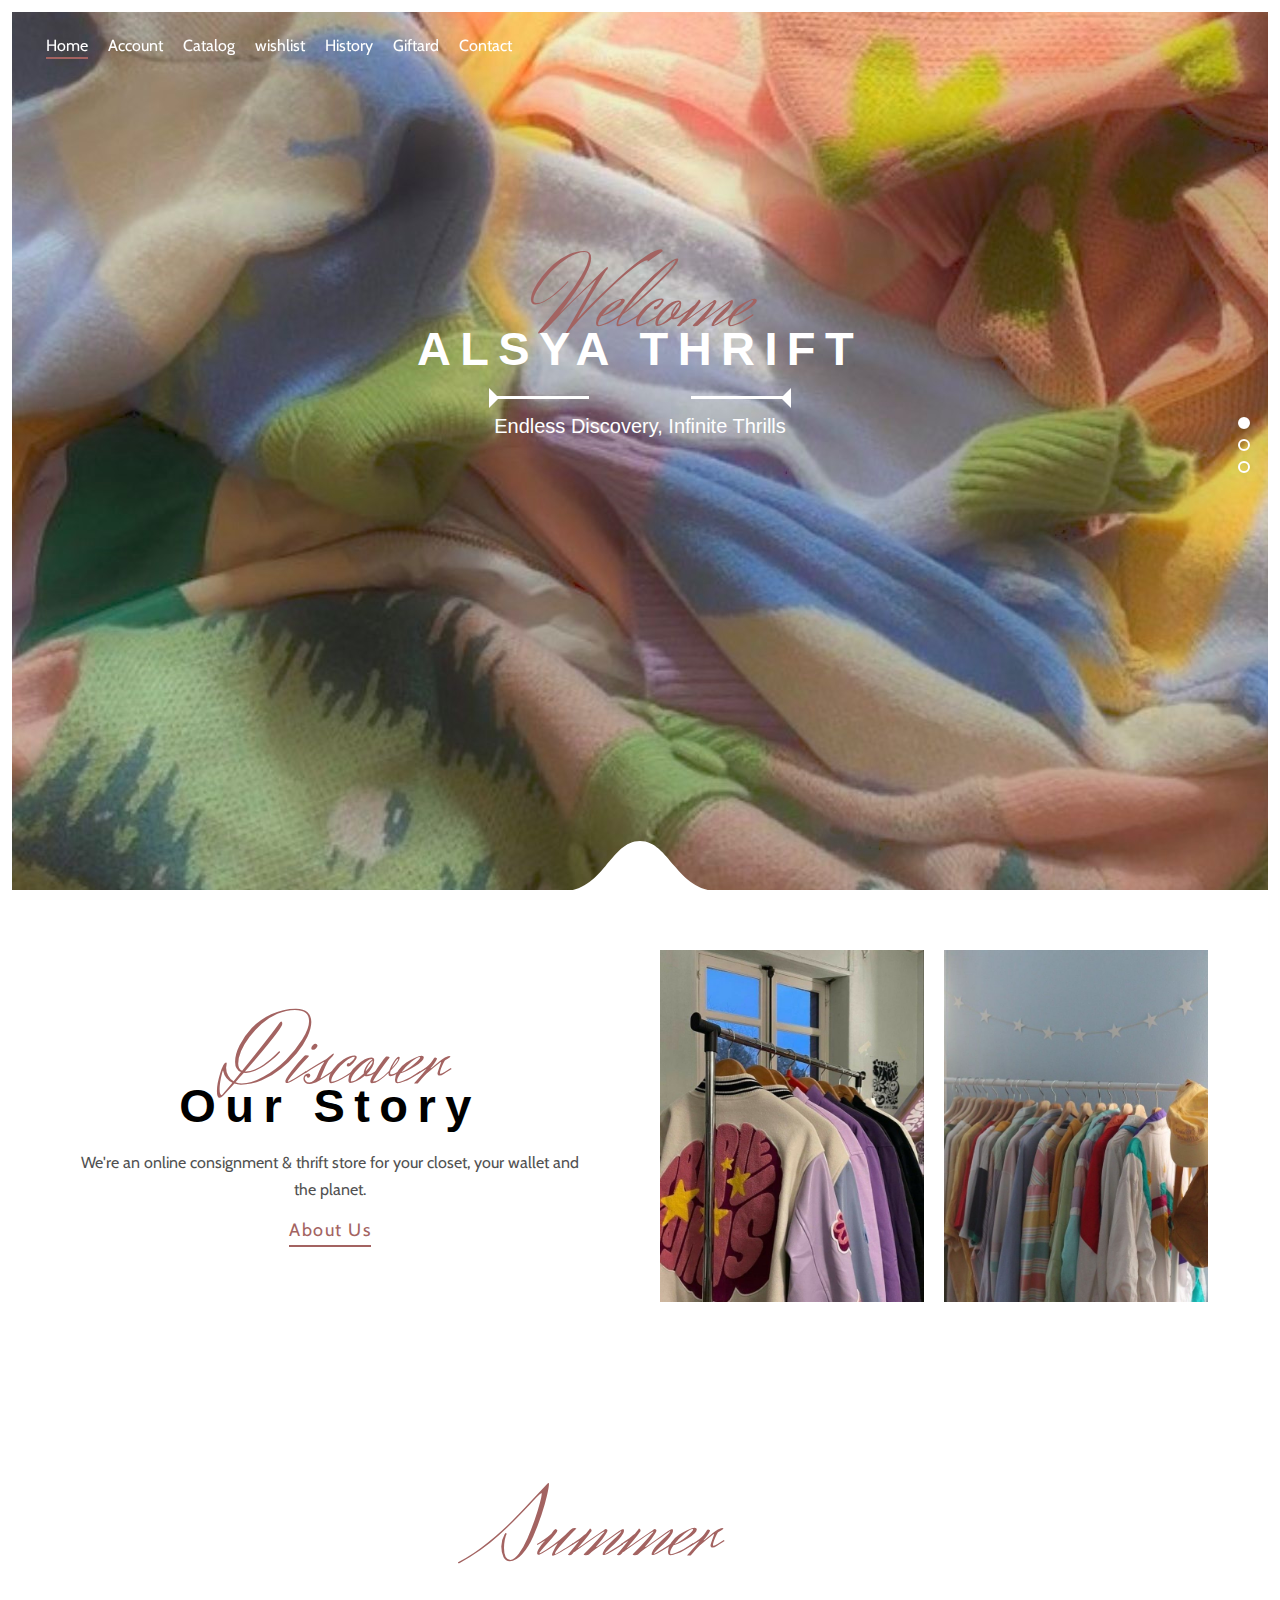
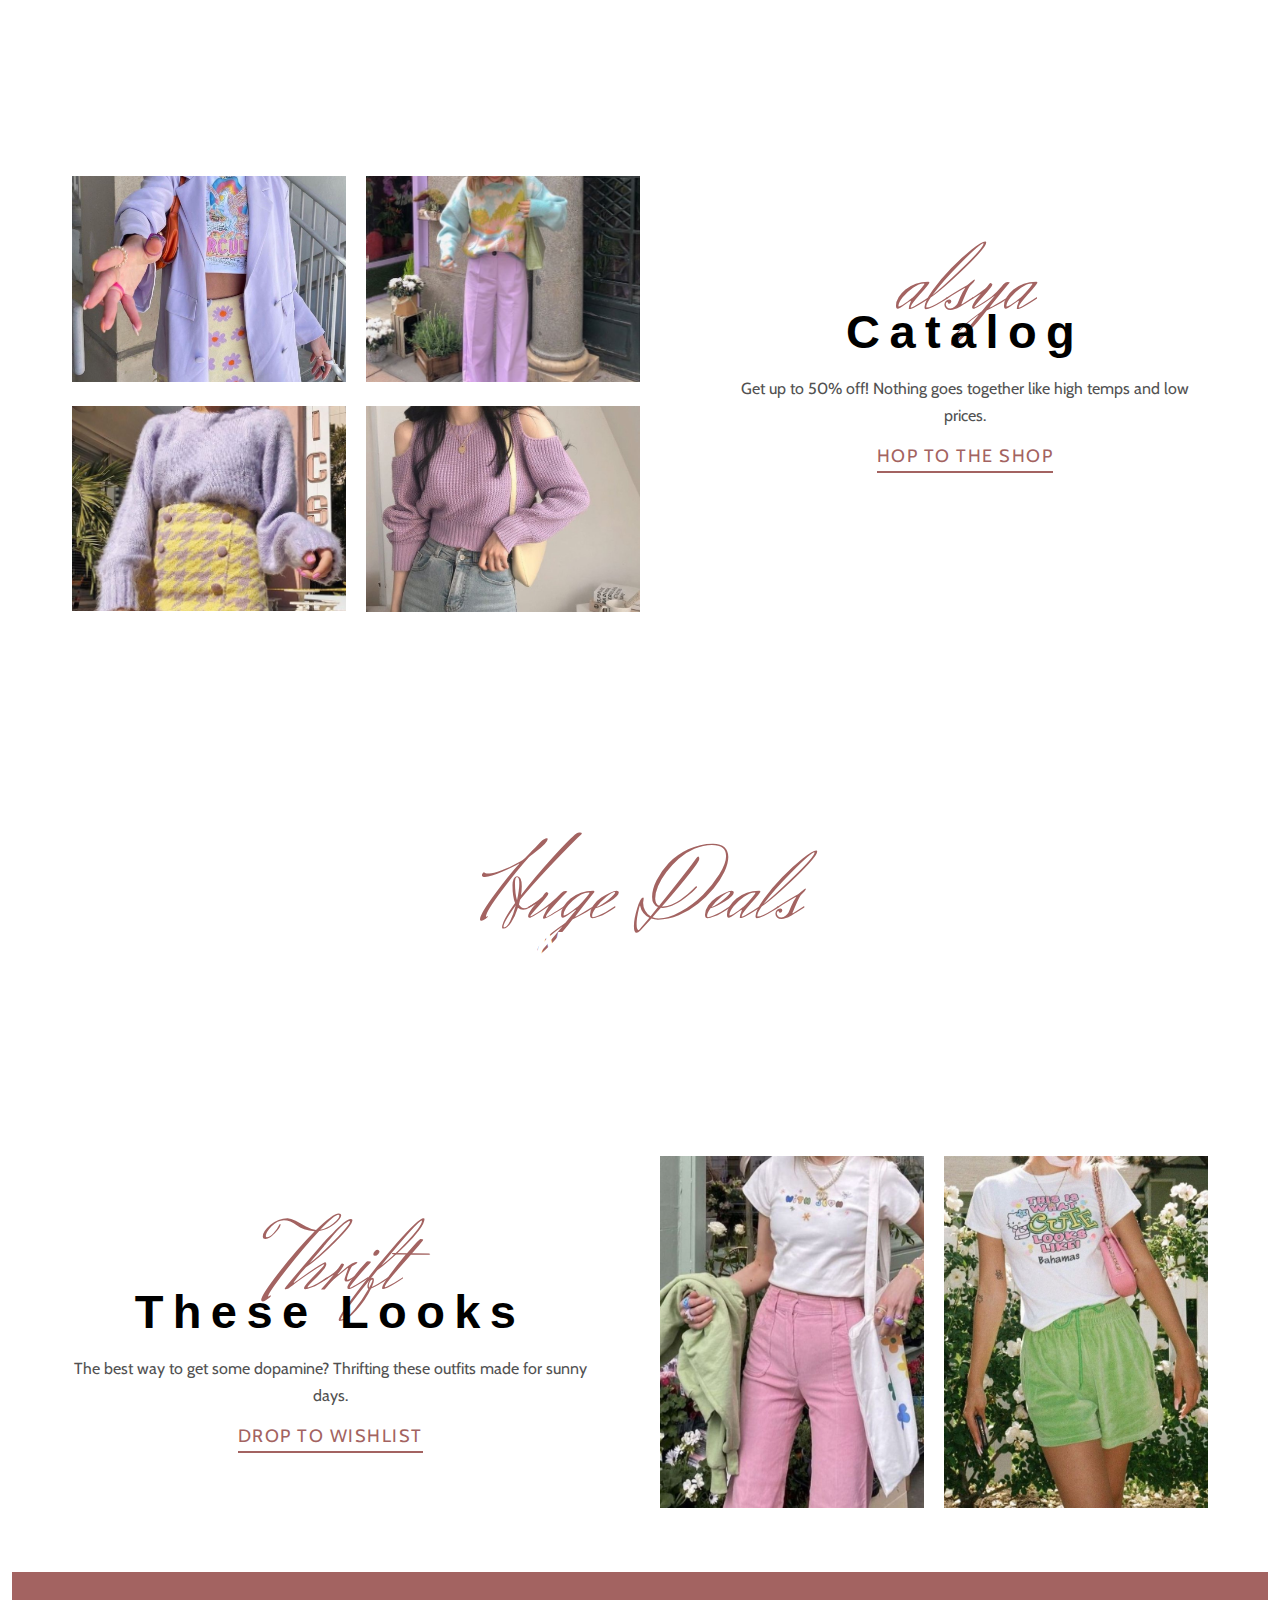
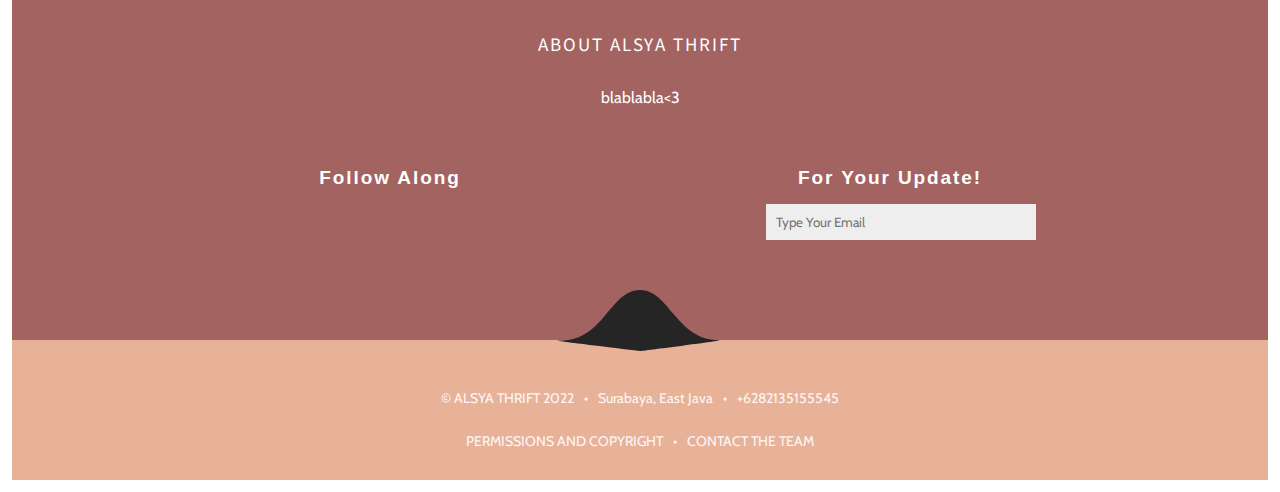
==== index.html @ fe7ddca5 "Add files via upload" ====
<!DOCTYPE html>
<html lang="en">

<head>
    <meta charset="utf-8">
    <meta http-equiv="x-ua-compatible" content="ie=edge">
    <title>ALSYA THRIFT</title>
    <meta name="description" content="-">
    <meta name="viewport" content="width = device-width, initial-scale = 1, shrink-to-fit = no">

    <!-- Place favicon.ico in the root directory -->
    <link rel="shortcut icon" href="logo.png">

    <!--Fonts-->
    <link href="https://fonts.googleapis.com/css?family=Cabin|Herr+Von+Muellerhoff|Source+Sans+Pro" rel="stylesheet">
    <!--Fonts-->

    <!--FontAwesome-->
    <link rel="stylesheet" href="https://use.fontawesome.com/releases/v5.1.0/css/all.css" integrity="sha384-lKuwvrZot6UHsBSfcMvOkWwlCMgc0TaWr+30HWe3a4ltaBwTZhyTEggF5tJv8tbt" crossorigin="anonymous">
    <!--FontAwesome-->

    <link rel="stylesheet" href="main.css">
    <link rel="stylesheet" href="main.min.css">
</head>

<body class="stop-scroll">

  <!--[if lte IE 9]>
  <p class="browserupgrade">You are using an <strong>outdated</strong> browser. Please <a href="https://browsehappy.com/">upgrade your browser</a> to improve your experience and security.</p>
  <![endif]-->

  <!--Start loader-->
  <div class="loader-wrap">
      <div class="loader">
          <span class="loader-item"></span><span class="loader-item"></span><span class="loader-item"></span><span class="loader-item"></span><span class="loader-item"></span><span class="loader-item"></span><span class="loader-item"></span><span class="loader-item"></span><span class="loader-item"></span><span class="loader-item"></span>
      </div>
  </div>
  <!--End loader-->

  <!--Start Dots-->
  <div class="dots">
      <div class="active one" data-x="header"></div>
      <div class="two" data-x=".discount"></div>
      <div class="three" data-x=".fixed-image"></div>
  </div>
  <!--End Dots-->

 <!--Start Header-->
  <header>
      <nav>
          <div class="toggle">
              <span class="first"></span>
              <span class="middle"></span>
              <span class="last"></span>
          </div>
          <div class="navigation-bar">
              <ul>
                  <li class="active"><a href="index.html">Home<span class="underline"></span></a></li>
                  <li><a href="login/login.html">Account<span class="underline"></span></a></li>
                  <li><a href="catalog/catalog.html">Catalog<span class="underline"></span></a></li>
                  <li><a href="wishlist/wishlist.html">wishlist<span class="underline"></span></a></li>
                  <li><a href="#">History<span class="underline"></span></a></li>
                  <li><a href="#">Giftard<span class="underline"></span></a></li>
                  <li><a href="#">Contact<span class="underline"></span></a></li>
              </ul>
          </div>
      </nav>
      <div class="text">
          <h2>Welcome</h2>
          <h1> ALSYA THRIFT </h1>
          <div class="arrow">
              <span class="left"></span>
              <i class="fas fa-asterisk"></i>
              <span class="right"></span>
          </div>
          <span>Endless Discovery, Infinite Thrills</span>
      </div>
      <svg class="svg-down" width="192" height="61" version="1.1" xmlns="http://www.w3.org/2000/svg" x="0px" y="0px" viewBox="0 0 160.7 61.5" enable-background="new 0 0 160.7 61.5" xml:space="preserve"><path fill="currentColor" d="M80.3,61.5c0,0,22.1-2.7,43.1-5.4s41-5.4,36.6-5.4c-21.7,0-34.1-12.7-44.9-25.4S95.3,0,80.3,0c-15,0-24.1,12.7-34.9,25.4S22.3,50.8,0.6,50.8c-4.3,0-6.5,0,3.5,1.3S36.2,56.1,80.3,61.5z"></path></svg>
      <div class="arrow-down">
      </div>
  </header>
  <!--End Header-->

  <!--start About Us-->
  <div class="about-us">
      <div class="text">
          <h2>Discover</h2>
          <h3>Our Story</h3>
          <div><i class="fas fa-asterisk"></i></div>
          <p>We're an online consignment & thrift store for your closet, your wallet and the planet. </p>
          <div><a class="a-CTA" href="#">About Us</a></div>
      </div>
      <div class="image-container">
          <div class="image image1">
              <img src="about us1.jpg" alt="Food Photo">
          </div>
          <div class="image image2">
              <img src="about us2.jpg" alt="Food Photo">
          </div>
      </div>
  </div>
  <!--End About Us-->

  <!--start Discount-->
  <div class="discount">
      <div class="image"></div>
      <div class="text">
          <h2>Summer</h2>
          <h3>Collection</h3>
      </div>
  </div>
  <!--End Dicount-->

  <!--start Catalog-->
  <div class="menu">
      <div class="box-model">
          <i class="fas fa-times fa-2x close"></i>
          <div class="arrow">
              <div class="arrow arrow-right"></div>
              <div class="arrow arrow-left"></div>
          </div>
          <div class="box-image-container">
              <div class="box-image">
                  <img src=""  alt="Food Photo">
              </div>
          </div>
      </div>
      <div class="menu-image-container">
          <div class="image active">
              <img src="catalog1.jpg" alt="Food Photo">
          </div>
          <div class="image">
              <img src="catalog2.jpg" alt="Food Photo">
          </div>
          <div class="image">
              <img src="catalog4.jpg" alt="Food Photo">
          </div>
          <div class="image">
              <img src="catalog3.jpg" alt="Food Photo">
          </div>
      </div>
      <div class="text">
          <h2>alsya</h2>
          <h3>Catalog</h3>
          <div><i class="fas fa-asterisk"></i></div>
          <p>Get up to 50% off! Nothing goes together like high temps and low prices.</p>
          <div><a class="a-CTA" href="catalog/catalog.html">HOP TO THE SHOP</a></div>
      </div>
  </div>
  <!--End Catalog-->

  <!--Start fixed-image-->
  <div class="fixed-image">
      <div class="text">
          <h2>Huge Deals</h2>
          <h3>in new collection</h3>
      </div>
  </div>
  <!--End fixed-image-->

  <!--start About Us-->
  <div class="reservation">
      <div class="text">
          <h2>Thrift</h2>
          <h3>These Looks</h3>
          <div><i class="fas fa-asterisk"></i></div>
          <p>The best way to get some dopamine? Thrifting these outfits made for sunny days.</p>
          <div><a class="a-CTA" href="wishlist/wishlist.html">DROP TO WISHLIST</a></div>
      </div>
      <div class="image-container">
          <div class="image image1">
              <img src="wishlist1.jpg" alt="Food Photo">
          </div>
          <div class="image image2">
              <img src="wishlist2.jpg" alt="Food Photo">
          </div>
      </div>
  </div>
  <!--End About Us-->

  <!--Start Footer-->
  <footer>
      <div class="text">
          <h2>ABOUT ALSYA THRIFT</h2>
          <div><i class="fas fa-asterisk"></i></div>
          <p>blablabla<3</p>
      </div>
      <div class="contact-container">
        <div class="social-media">
            <h3>Follow Along</h3>
            <div class="links">
                <a href="#"><i class="fab fa-twitter"></i></a>
                <a href="#"><i class="fab fa-facebook-square"></i></a>
                <a href="#"><i class="fab fa-pinterest"></i></a>
                <a href="#"><i class="fab fa-linkedin-in"></i></a>
            </div>
        </div>
          <div class="newsletter">
            <h3>For Your Update!</h3>
              <form method="post">
                  <input type="email" name="email" placeholder="Type Your Email">
                  <i class="fas fa-envelope"></i>
              </form>
          </div>
      </div>
  </footer>
<!--End Footer-->

<!--Start Copy-Right-->
  <div class="copyright">
      <svg class="svg-up" width="192" height="61" version="1.1" xmlns="http://www.w3.org/2000/svg" x="0px" y="0px" viewBox="0 0 160.7 61.5" enable-background="new 0 0 160.7 61.5" xml:space="preserve"><path fill="#262526" d="M80.3,61.5c0,0,22.1-2.7,43.1-5.4s41-5.4,36.6-5.4c-21.7,0-34.1-12.7-44.9-25.4S95.3,0,80.3,0c-15,0-24.1,12.7-34.9,25.4S22.3,50.8,0.6,50.8c-4.3,0-6.5,0,3.5,1.3S36.2,56.1,80.3,61.5z"></path></svg>
      <i class="fas fa-angle-double-up arrow-up"></i>
      <ul class="info">
          <li>&copy; ALSYA THRIFT 2022</li>
          <li>Surabaya, East Java</li>
          <li>+6282135155545</li>
      </ul>
      <ul class="CTA">
          <li><a href="#">PERMISSIONS AND COPYRIGHT</a></li>
          <li><a href="#">CONTACT THE TEAM</a></li>
      </ul>
  </div>
  <!--End Copy-Right-->

  <!-- Add your site or application content here -->
  <script src="main.js"></script>
  <script src="main.min.js"></script>
</body>

</html>
---- main.css ----
/*Start Global*/
* {
    box-sizing: border-box;
}
body {
    margin: 0;
    padding: 12px;
}
body.hide-scroll::-webkit-scrollbar {
    display: none;
}
a {
    text-decoration: none;
}
ul {
    margin: 0;
    padding: 0;
    list-style: none;
}
img {
    max-width: 100%;
}
h2 {
    font-family: 'Herr Von Muellerhoff', cursive;
    font-size: 100px;
    font-weight: normal;
    margin: 0 0 -55px;
}
h1, h3 {
    font-family: "Source Code Pro", sans-serif;
    font-size: 47px;
    font-weight: bold;
    letter-spacing: 9.4px;
    margin: 0 0 15px;
}
p {
    color: #515151;
    line-height: 27px;
}
.a-CTA {
    border-bottom: 2px solid #a36361;
    padding-bottom: 4px;
    letter-spacing: 1.5px;
    font-size: 18px;
}
/*End Global*/

/*Start Mutual*/
p, .a-CTA, input, header .navigation-bar a, .copyright li, .contact .form form label, .contact .form form button {
    font-family: Cabin, sans-serif;
}
.fa-asterisk, .a-CTA, h2, header .navigation-bar a:hover, header nav.active .navigation-bar a:hover, footer .social-media .links a:hover, .copyright .info li a, .copyright .CTA li a:hover {
    color: #a36361;
}
header nav .navigation-bar .underline, header .text .button button:hover, .contact .form form button:hover, .contact .text i:hover {
    background-color: #a36361;
}
header .navigation-bar ul li, header .text, .about-us .text, .reservation .text, .menu .box-model, .menu .text, .fixed-image .text, footer, .copyright, .contact .text i {
    text-align: center;
}
header nav, header .navigation-bar ul, .about-us, .reservation, .about-us .image-container, .reservation .image-container, .menu, .menu .menu-image-container, footer .contact-container, .copyright ul, .contact {
    display: flex;
}
header nav .toggle, header nav .toggle span, header .navigation-bar, header .navigation-bar ul, .menu .box-model .close, footer .social-media .links a, .copyright .CTA li a {
    transition: .3s;
}
header, header nav .toggle span, header .navigation-bar a, header .text, header .text .arrow .left, header .text .arrow .right, .discount, .menu .box-image-container, .fixed-image .text, .copyright, .copyright .arrow-up {
    position: relative;
}
header nav .toggle, header .navigation-bar .underline, header .text .arrow .left:after, header .text .arrow .right:after, header .svg-down, header .arrow-down, .discount .text, .menu .box-model .close, .menu .box-model .arrow .arrow-right,.menu .box-model .arrow .arrow-left, .menu .box-image-container .box-image, .copyright .svg-up {
    position: absolute;
}
.discount .text, .fixed-image .text, .menu .box-image-container, .menu .box-image-container .box-image {
    top: 50%;
    left: 50%;
    transform: translate(-50%,-50%);
}
header nav, header .navigation-bar a:hover .underline, header .navigation-bar li.active .underline, .menu .box-model, .menu .box-image-container, .menu .box-image-container .box-image {
    width: 100%;
}
button, .dots > div, header nav .toggle, header .arrow-down, .menu .box-model .close, .menu .box-model .arrow .arrow-right,.menu .box-model .arrow .arrow-left, .menu .menu-image-container .image img, footer .newsletter i, .copyright .arrow-up {
    cursor: pointer;
}
.dots .active, header nav.active, header nav.active .toggle.active span, header nav .toggle span, header .navigation-bar .underline, header .text .arrow .left, header .text .arrow .right, header .text .button button, .contact form button {
    background-color: #fff;
}
h1, h3, header .navigation-bar a, header .text span, .menu .box-model .close:hover, footer .text h2, footer .text p, footer .social-media .links a, .contact .text i, .contact .form form button {
    color: #fff;
}
header nav, header .navigation-bar.show, header .navigation-bar a:hover .underline, header .navigation-bar li.active .underline, header .text .arrow .left:after, .menu .box-model, .copyright .arrow-up {
    left: 0;
}
header .text .arrow .left:after, header .text .arrow .right:after, header .text span, footer .social-media .links a, footer .newsletter i, .copyright .arrow-up, .contact .text i, .contact .form form label {
    display: inline-block;
}
/*End Mutual*/

/*Start Dots*/
.dots {
    position: fixed;
    top: 50%;
    right: 30px;
    transform: translate(0,-50%);
    z-index: 5;
}
.dots > div  {
    width: 12px;
    height: 12px;
    border-radius: 50%;
    z-index: 20;
    margin-bottom: 10px;
    border: 2px solid #fff;
}
.dots .black {
    border-color: #000;
}
.dots .active.black {
    background-color: #000;
}
/*End Dots*/

/*Start Loader*/
.loader-wrap, .loader {
    position: absolute;
    left: 0;
    right: 0;
    top: 0;
    bottom: 0;
    margin: auto;
}
.loader-wrap {
    background-color: #a36361;
    z-index: 30;
}
.loader-wrap.remove {
    display: none;
}
.loader {
    margin: auto;
    height: 40px;
    width: 80px;
    box-sizing: border-box;
}
.loader .loader-item {
    position: relative;
    float: left;
    height: 40px;
    width: 4px;
    margin: 0 2px;
    background-color: #fff;
}
.loader .loader-item:nth-child(1) {
    -webkit-animation: loader-item-1 2s linear infinite;
    animation: loader-item-1 2s linear infinite;
}
.loader .loader-item:nth-child(2) {
    -webkit-animation: loader-item-2 2s linear infinite;
    animation: loader-item-2 2s linear infinite;
}
.loader .loader-item:nth-child(3) {
    -webkit-animation: loader-item-3 2s linear infinite;
    animation: loader-item-3 2s linear infinite;
}
.loader .loader-item:nth-child(4) {
    -webkit-animation: loader-item-4 2s linear infinite;
    animation: loader-item-4 2s linear infinite;
}
.loader .loader-item:nth-child(5) {
    -webkit-animation: loader-item-5 2s linear infinite;
    animation: loader-item-5 2s linear infinite;
}
.loader .loader-item:nth-child(6) {
    -webkit-animation: loader-item-6 2s linear infinite;
    animation: loader-item-6 2s linear infinite;
}
.loader .loader-item:nth-child(7) {
    -webkit-animation: loader-item-7 2s linear infinite;
    animation: loader-item-7 2s linear infinite;
}
.loader .loader-item:nth-child(8) {
    -webkit-animation: loader-item-8 2s linear infinite;
    animation: loader-item-8 2s linear infinite;
}
.loader .loader-item:nth-child(9) {
    -webkit-animation: loader-item-9 2s linear infinite;
    animation: loader-item-9 2s linear infinite;
}
.loader .loader-item:nth-child(10) {
    -webkit-animation: loader-item-10 2s linear infinite;
    animation: loader-item-10 2s linear infinite;
}
.loader:after {
    content: 'Loading...';
    font-size: 16px;
    font-family: Arial, serif;
    color: #fff;
    text-align: center;
    position: absolute;
    left: 0;
    right: 0;
    bottom: -32px;
    margin: auto;
}
@-webkit-keyframes loader-item-1 {
    1% {
        -webkit-transform: scaleY(1);
        transform: scaleY(1);
    }
    11% {
        -webkit-transform: scaleY(1.4);
        transform: scaleY(1.4);
    }
    21% {
        -webkit-transform: scaleY(1);
        transform: scaleY(1);
    }
    100% {
        -webkit-transform: scaleY(1);
        transform: scaleY(1);
    }
}
@keyframes loader-item-1 {
    1% {
        -webkit-transform: scaleY(1);
        transform: scaleY(1);
    }
    11% {
        -webkit-transform: scaleY(1.4);
        transform: scaleY(1.4);
    }
    21% {
        -webkit-transform: scaleY(1);
        transform: scaleY(1);
    }
    100% {
        -webkit-transform: scaleY(1);
        transform: scaleY(1);
    }
}
@-webkit-keyframes loader-item-2 {
    7% {
        -webkit-transform: scaleY(1);
        transform: scaleY(1);
    }
    17% {
        -webkit-transform: scaleY(1.4);
        transform: scaleY(1.4);
    }
    27% {
        -webkit-transform: scaleY(1);
        transform: scaleY(1);
    }
    100% {
        -webkit-transform: scaleY(1);
        transform: scaleY(1);
    }
}
@keyframes loader-item-2 {
    7% {
        -webkit-transform: scaleY(1);
        transform: scaleY(1);
    }
    17% {
        -webkit-transform: scaleY(1.4);
        transform: scaleY(1.4);
    }
    27% {
        -webkit-transform: scaleY(1);
        transform: scaleY(1);
    }
    100% {
        -webkit-transform: scaleY(1);
        transform: scaleY(1);
    }
}
@-webkit-keyframes loader-item-3 {
    13% {
        -webkit-transform: scaleY(1);
        transform: scaleY(1);
    }
    23% {
        -webkit-transform: scaleY(1.4);
        transform: scaleY(1.4);
    }
    33% {
        -webkit-transform: scaleY(1);
        transform: scaleY(1);
    }
    100% {
        -webkit-transform: scaleY(1);
        transform: scaleY(1);
    }
}
@keyframes loader-item-3 {
    13% {
        -webkit-transform: scaleY(1);
        transform: scaleY(1);
    }
    23% {
        -webkit-transform: scaleY(1.4);
        transform: scaleY(1.4);
    }
    33% {
        -webkit-transform: scaleY(1);
        transform: scaleY(1);
    }
    100% {
        -webkit-transform: scaleY(1);
        transform: scaleY(1);
    }
}
@-webkit-keyframes loader-item-4 {
    19% {
        -webkit-transform: scaleY(1);
        transform: scaleY(1);
    }
    29% {
        -webkit-transform: scaleY(1.4);
        transform: scaleY(1.4);
    }
    39% {
        -webkit-transform: scaleY(1);
        transform: scaleY(1);
    }
    100% {
        -webkit-transform: scaleY(1);
        transform: scaleY(1);
    }
}
@keyframes loader-item-4 {
    19% {
        -webkit-transform: scaleY(1);
        transform: scaleY(1);
    }
    29% {
        -webkit-transform: scaleY(1.4);
        transform: scaleY(1.4);
    }
    39% {
        -webkit-transform: scaleY(1);
        transform: scaleY(1);
    }
    100% {
        -webkit-transform: scaleY(1);
        transform: scaleY(1);
    }
}
@-webkit-keyframes loader-item-5 {
    25% {
        -webkit-transform: scaleY(1);
        transform: scaleY(1);
    }
    35% {
        -webkit-transform: scaleY(1.4);
        transform: scaleY(1.4);
    }
    45% {
        -webkit-transform: scaleY(1);
        transform: scaleY(1);
    }
    100% {
        -webkit-transform: scaleY(1);
        transform: scaleY(1);
    }
}
@keyframes loader-item-5 {
    25% {
        -webkit-transform: scaleY(1);
        transform: scaleY(1);
    }
    35% {
        -webkit-transform: scaleY(1.4);
        transform: scaleY(1.4);
    }
    45% {
        -webkit-transform: scaleY(1);
        transform: scaleY(1);
    }
    100% {
        -webkit-transform: scaleY(1);
        transform: scaleY(1);
    }
}
@-webkit-keyframes loader-item-6 {
    31% {
        -webkit-transform: scaleY(1);
        transform: scaleY(1);
    }
    41% {
        -webkit-transform: scaleY(1.4);
        transform: scaleY(1.4);
    }
    51% {
        -webkit-transform: scaleY(1);
        transform: scaleY(1);
    }
    100% {
        -webkit-transform: scaleY(1);
        transform: scaleY(1);
    }
}
@keyframes loader-item-6 {
    31% {
        -webkit-transform: scaleY(1);
        transform: scaleY(1);
    }
    41% {
        -webkit-transform: scaleY(1.4);
        transform: scaleY(1.4);
    }
    51% {
        -webkit-transform: scaleY(1);
        transform: scaleY(1);
    }
    100% {
        -webkit-transform: scaleY(1);
        transform: scaleY(1);
    }
}
@-webkit-keyframes loader-item-7 {
    37% {
        -webkit-transform: scaleY(1);
        transform: scaleY(1);
    }
    47% {
        -webkit-transform: scaleY(1.4);
        transform: scaleY(1.4);
    }
    57% {
        -webkit-transform: scaleY(1);
        transform: scaleY(1);
    }
    100% {
        -webkit-transform: scaleY(1);
        transform: scaleY(1);
    }
}
@keyframes loader-item-7 {
    37% {
        -webkit-transform: scaleY(1);
        transform: scaleY(1);
    }
    47% {
        -webkit-transform: scaleY(1.4);
        transform: scaleY(1.4);
    }
    57% {
        -webkit-transform: scaleY(1);
        transform: scaleY(1);
    }
    100% {
        -webkit-transform: scaleY(1);
        transform: scaleY(1);
    }
}
@-webkit-keyframes loader-item-8 {
    43% {
        -webkit-transform: scaleY(1);
        transform: scaleY(1);
    }
    53% {
        -webkit-transform: scaleY(1.4);
        transform: scaleY(1.4);
    }
    63% {
        -webkit-transform: scaleY(1);
        transform: scaleY(1);
    }
    100% {
        -webkit-transform: scaleY(1);
        transform: scaleY(1);
    }
}
@keyframes loader-item-8 {
    43% {
        -webkit-transform: scaleY(1);
        transform: scaleY(1);
    }
    53% {
        -webkit-transform: scaleY(1.4);
        transform: scaleY(1.4);
    }
    63% {
        -webkit-transform: scaleY(1);
        transform: scaleY(1);
    }
    100% {
        -webkit-transform: scaleY(1);
        transform: scaleY(1);
    }
}
@-webkit-keyframes loader-item-9 {
    49% {
        -webkit-transform: scaleY(1);
        transform: scaleY(1);
    }
    59% {
        -webkit-transform: scaleY(1.4);
        transform: scaleY(1.4);
    }
    69% {
        -webkit-transform: scaleY(1);
        transform: scaleY(1);
    }
    100% {
        -webkit-transform: scaleY(1);
        transform: scaleY(1);
    }
}
@keyframes loader-item-9 {
    49% {
        -webkit-transform: scaleY(1);
        transform: scaleY(1);
    }
    59% {
        -webkit-transform: scaleY(1.4);
        transform: scaleY(1.4);
    }
    69% {
        -webkit-transform: scaleY(1);
        transform: scaleY(1);
    }
    100% {
        -webkit-transform: scaleY(1);
        transform: scaleY(1);
    }
}
@-webkit-keyframes loader-item-10 {
    55% {
        -webkit-transform: scaleY(1);
        transform: scaleY(1);
    }
    65% {
        -webkit-transform: scaleY(1.4);
        transform: scaleY(1.4);
    }
    75% {
        -webkit-transform: scaleY(1);
        transform: scaleY(1);
    }
    100% {
        -webkit-transform: scaleY(1);
        transform: scaleY(1);
    }
}
@keyframes loader-item-10 {
    55% {
        -webkit-transform: scaleY(1);
        transform: scaleY(1);
    }
    65% {
        -webkit-transform: scaleY(1.4);
        transform: scaleY(1.4);
    }
    75% {
        -webkit-transform: scaleY(1);
        transform: scaleY(1);
    }
    100% {
        -webkit-transform: scaleY(1);
        transform: scaleY(1);
    }
}
/*End Loader*/

/*Start Home Page*/

/*Start Header*/
header {
    height: calc(100vh - 22px);
    background-size: cover;
    background: url("bgfix.jpg") fixed bottom;
    padding: 20px 20px;
}
header nav {
    position: fixed;
    top: 0;
    padding: 36px 36px 20px;
    z-index: 20;
}
header nav .toggle {
    display: none;
    top: 26px;
    left: 20px;
    background-color: transparent;
    border: none;
    padding: 0;
    z-index: 21;
}
header nav .toggle:focus {
    outline: none;
}
header nav.active .toggle span {
    background-color: #000;
}
header nav .toggle.active {
    left: 32%;
}
header nav .toggle.active .first {
    top: 16px;
    transform: rotate(-45deg);
}
header nav .toggle.active .last {
    top: 0;
    transform: rotate(45deg);
}
header nav .toggle .hide {
    transition: 0s;
    visibility: hidden;
}
header nav .toggle span {
    display: block;
    width: 30px;
    height: 2px;
    border-radius: 40px;
}
header nav .toggle span:not(:last-of-type) {
    margin-bottom: 6px;
}
header nav .logo {
    flex-basis: 56%;
    padding-left: 50px;
}
header .navigation-bar.show {
    width: 40%;
}
header .navigation-bar.show a {
    color: #ccc !important;
}
header .navigation-bar.show a:hover {
    color: #fff !important;
}
header .navigation-bar ul li {
    flex: 1;
    padding: 0 10px;
}
header .navigation-bar a {
    text-decoration: none;
    transition: all .5s;
    font-size: 16px;
}
header nav.active .navigation-bar a {
    color: #000;
}
header .navigation-bar .underline {
    height: 2px;
    width: 0;
    left: 50%;
    bottom: -4px;
    transition: all .3s;
    display: block;
}
header .text {
    top: 24%;
}
header .text h1 {
    margin-bottom: 15px;
}
header .text .arrow .left, header .text .arrow .right {
    height: 3px;
    width: 100px;
}
header .text .arrow .left {
    left: -4%;
}
header .text .arrow .right {
    right: -4%;
}
header .text .arrow .left:after, header .text .arrow .right:after {
    content: '';
    border: 10px solid transparent;
    border-left-color: #fff;
    top: -8px;
}
header .text .arrow .right:after {
    right: 0;
    border-color: transparent #fff transparent transparent;
}
header .text .arrow .fa-asterisk {
    vertical-align: super;
}
header .text span {
    font-family: "Source Code Pro", sans-serif;
    font-size: 20px;
    margin-bottom: 12px;
}
header .text .button button, .contact form button {
    border: none;
    padding: 9px 18px;
    letter-spacing: 2.4px;
    font-size: 12px;
    font-family: source_sans_problack, sans-serif;
    border-radius: 3px;
}
header .text .button button, .contact form button:focus {
    outline: none;
}
header .svg-down {
    bottom: 0;
    left: 50%;
    z-index: 5;
    margin-left: -96px;
    margin-bottom: -12px;
    color: #fff;
}
header .arrow-down {
    width: 70px;
    height: 50px;
    bottom: -10px;
    left: 50%;
    transform: translate(-50%, 0);
    z-index: 10;
    background: url("https://res.cloudinary.com/abdel-rahman-ali/image/upload/v1535988515/arrow-down.png") no-repeat center;
}
/*End Header*/

/*Start About-Us*/
.about-us, .reservation {
    padding: 60px;
}
.about-us .text, .reservation .text {
    flex: 50%;
    padding: 40px 52px 0 0;
}
.about-us .text h3, .reservation .text h3 {
    color: #000;
}
.about-us .text .fa-asterisk, .reservation .text .fa-asterisk {
    color: #9a9998;
}
.about-us .image-container, .reservation .image-container {
    flex: 50%;
}
.about-us .image, .reservation .image {
    margin-left: 20px;
}
/*End About-Us*/

/*Start Discount*/
.discount .image {
    height: 350px;
    background: url("discount.jpg") fixed center;
    background-size: cover;
}
/*End Discount*/

/*Start Menu*/
.menu {
    padding: 60px;
}
.menu .box-model {
    display: none;
    position: fixed;
    height: 100%;
    top: 0;
    z-index: 20;
    background-color: rgba(0,0,0,.7);
}
.menu .box-model.active {
    display: block;
}
.menu .box-model.active body {
    overflow: hidden;
}
.menu .box-model .close {
    color: #ccc;
    right: 25px;
    top: 10px;
    z-index: 20;
}
.menu .box-model .arrow .arrow-right,.menu .box-model .arrow .arrow-left {
    width: 40px;
    height: 40px;
    right: 20px;
    top: 50%;
    border-right: 2px solid #fff;
    border-top: 2px solid #fff;
    transform: rotate(45deg);
    z-index: 20;
}
.menu .box-model .arrow .arrow-left {
    left: 20px;
    transform: rotate(-135deg);
}
.menu .box-image-container {
    height: 100%;
}
.menu .box-image-container .box-image img.active {
    animation: scale .5s;
}
@keyframes scale {
    from {transform: scale(0,0)}
    to {transform: scale(1,1)}
}
.menu .menu-image-container {
    flex-wrap: wrap;
    flex: 60%;
}
.menu .menu-image-container .image {
    margin: 0 20px 20px 0;
    flex: calc( 50% - 40px);
}
.menu .text {
    flex: 55%;
    padding: 40px 0 0 62px;
}
.menu .text h3 {
    color: #000;;
}
.menu .text .fa-asterisk {
    color: #9a9998;
}
/*End Menu*/

/*Start fixed-image*/
.fixed-image {
    background: url("blend.jpg") fixed center;
    background-size: cover;
    height: 400px;
}
/*End fixed-image*/

/*Start Footer*/
footer {
    background-color: #a36361;
    padding: 60px 20px;
}
footer .text {
    max-width: 500px;
    margin: auto;
}
footer .text h2 {
    font-family: 'Source Sans Pro', sans-serif;
    font-size: 19px;
    letter-spacing: 1.9px;
    margin-bottom: 25px;
}
footer .text .fa-asterisk {
    font-size: 12px;
}
footer .text p {
    line-height: 27px;
}
footer .contact-container {
    padding: 40px 0;
    max-width: 1000px;
    margin: auto;
}
footer .contact-container > div {
    flex: 1;
}
footer .contact-container h3 {
    font-size: 19px;
    letter-spacing: 1.9px;
}
footer .social-media .links a {
    margin: 0 10px;
    font-size: 25px;
}
footer .newsletter input {
    padding: 10px;
    width: 270px;
    background-color: #eee;
    border: none;
    margin-left: -15px;
}
footer .newsletter i {
    margin-left: -40px;
    vertical-align: middle;
    font-size: 21px;
}
.copyright {
    padding: 15px 40px 30px;
    background-color: #E8B298;
}
.copyright .svg-up {
    top: 0;
    left: 50%;
    margin-left: -96px;
    margin-top: -50px;
}
.copyright .arrow-up {
    width: 40px;
    height: 30px;
    top: -45px;
    color: #fff;
    line-height: 1.9
}
.copyright ul {
    justify-content: center;
}
.copyright li {
    color: #fcf6f6;
    font-size: 14px;
}
.copyright li:not(:last-of-type):after {
    content: '•';
    margin: 10px;
}
.copyright .CTA {
    margin-top: 25px;
}
.copyright .CTA li a {
    color: #fcf6f6;
}

/*End Footer*/

/*End Home Page*/

/*Start Contact Page*/
.contact-header {
    background-image: url("https://res.cloudinary.com/abdel-rahman-ali/image/upload/v1535988526/contact-food.jpg");
    height: 40vh;
}
.contact {
    padding: 78px 40px;
}
.contact > div {
    flex: 50%;
}
.contact .text p {
    margin-bottom: 30px;
}
.contact .text i {
    width: 50px;
    height: 50px;
    background-color: #000;
    border-radius: 50%;
    line-height: 48px;
    font-size: 24px;
}
.contact .text h2 {
    font-family: source_sans_problack, sans-serif;
    font-size: 24px;
    color: #262626;
    letter-spacing: 2.4px;
    margin-bottom: 20px;
}
.contact .form {
    margin-left: 48px;
}
.contact .form form label {
    margin-bottom: 5px;
    color: #515151;
}
.contact .form form input, .contact .form form textarea {
    display: block;
    width: 100%;
    padding: 10px;
    margin-bottom: 24px;
    border-radius: 5px;
    border: 2px solid #D8D8D8;
    outline: none;
}
.contact .form form input:focus, .contact .form form textarea:focus {
    border-color: #a36361;
    box-shadow: 0 1px 1px #737373;
}
.contact .form form textarea {
    height: 212px;
    resize: none;
}
.contact .form form button {
    background-color: #262526;
    padding: 12px 30px;
    font-size: 12px;
}
/*End Contact Page*/

/*Start Home Page Responsive*/

@media (max-width: 1200px) {
    .menu, .about-us, .reservation {
        padding: 60px 40px;
    }
    .about-us .text, .reservation .text {
        padding: 0 32px 0 0;
    }
    .about-us .image-container, .reservation .image-container {
        align-items: center;
    }
    .menu .text {
        padding: 0 0 0 32px;
    }
}

@media (max-width: 992px) {
    body {
        padding: 0;
    }
    .dots {
        display: none;
    }
    header {
        height: calc(100vh - 10px);
    }
    header nav .logo {
        padding-left: 0;
    }
    .about-us {
        display: block;
        padding-top: 50px;
    }
    .about-us .text , .reservation .text {
        padding: 0 0 40px;
    }
    .about-us .image-container .image1, .reservation .image-container .image1 {
        margin-left: 0;
    }
    .menu {
        display: block;
        padding: 60px 20px 60px 40px;
    }
    .menu .text {
        padding: 20px 20px 0 0;
    }
    .reservation {
        display: block;
        padding: 30px 20px 60px;
    }
    .contact {
        display: block;
        padding: 78px 20px;
    }
    .contact .form {
        margin-left: 0;
        margin-top: 40px;
    }
}

@media (max-width: 768px) {
    header nav {
        display: block;
        text-align: center;
        left: 0;
        top: 0;
        width: 100%;
        padding-top: 25px;
    }
    header nav .toggle {
        display: block;
    }
    header .navigation-bar {
        position: fixed;
        top: 0;
        left: -174px;
        height: 100%;
        background-color: #262526;
        overflow: hidden;
        z-index: 20;
        padding: 40px;
    }
    header .navigation-bar ul {
        display: block;
        padding-top: 40px;
    }
    header .navigation-bar ul li {
        text-align: left;
        padding: 14px 0;
    }
    footer .contact-container {
        display: block;
    }
    footer .social-media {
        margin-bottom: 40px;
    }
    .copyright ul {
        display: block;
        margin-top: -20px;
    }
    .copyright li {
        margin-bottom: 5px;
    }
    .copyright li:not(:last-of-type):after {
        content: '';
    }

}

@media (max-width: 576px) {
    h3, h1 {
        font-size: 40px;
    }
    h2 {
        font-size:90px
    }
    header {
        padding: 0;
    }
    header nav .logo {
        padding-left: 0;
    }
    header nav .toggle.active {
        left: 36%;
    }
    header .navigation-bar.show {
        padding: 20px;
        width: 48%;
    }
    .about-us, .reservation {
        padding: 60px 20px;
    }
    .menu {
        padding: 60px 0 60px 20px;
    }
}
/*End Home Page Responsive*/
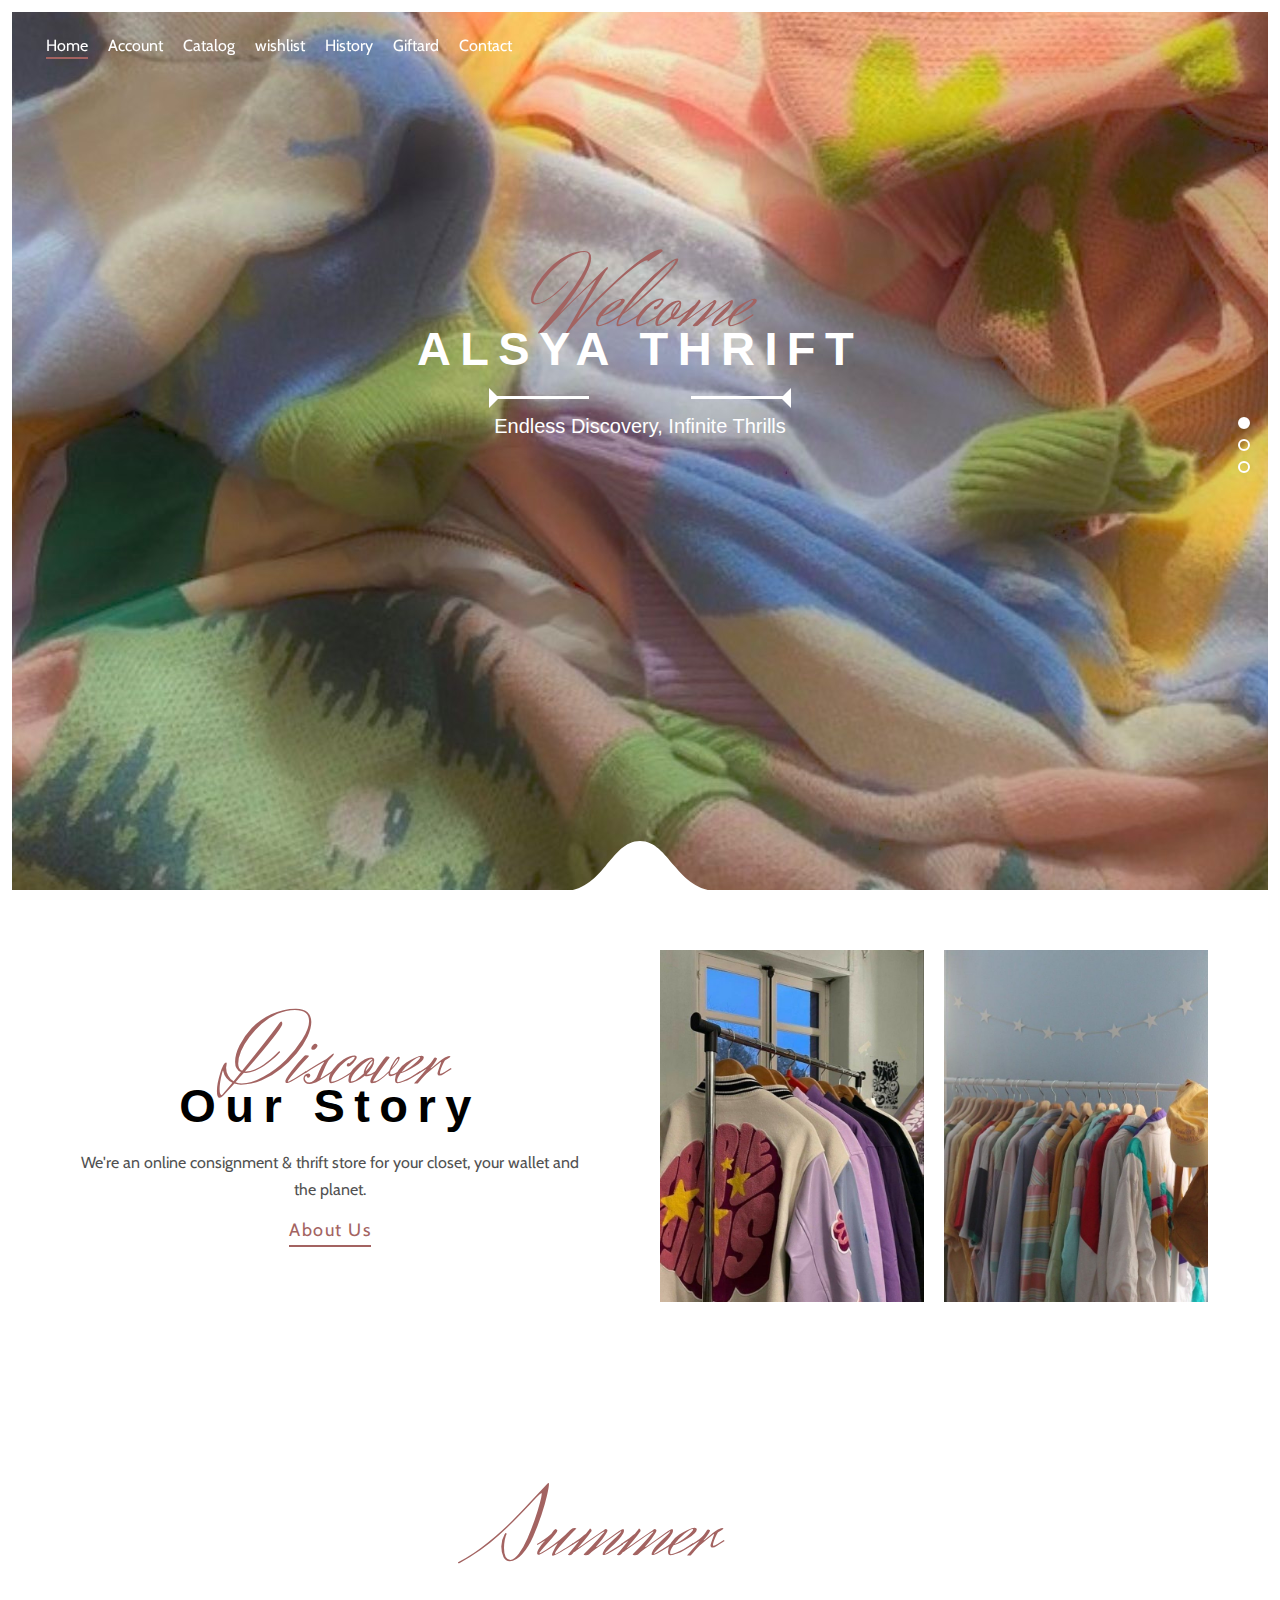
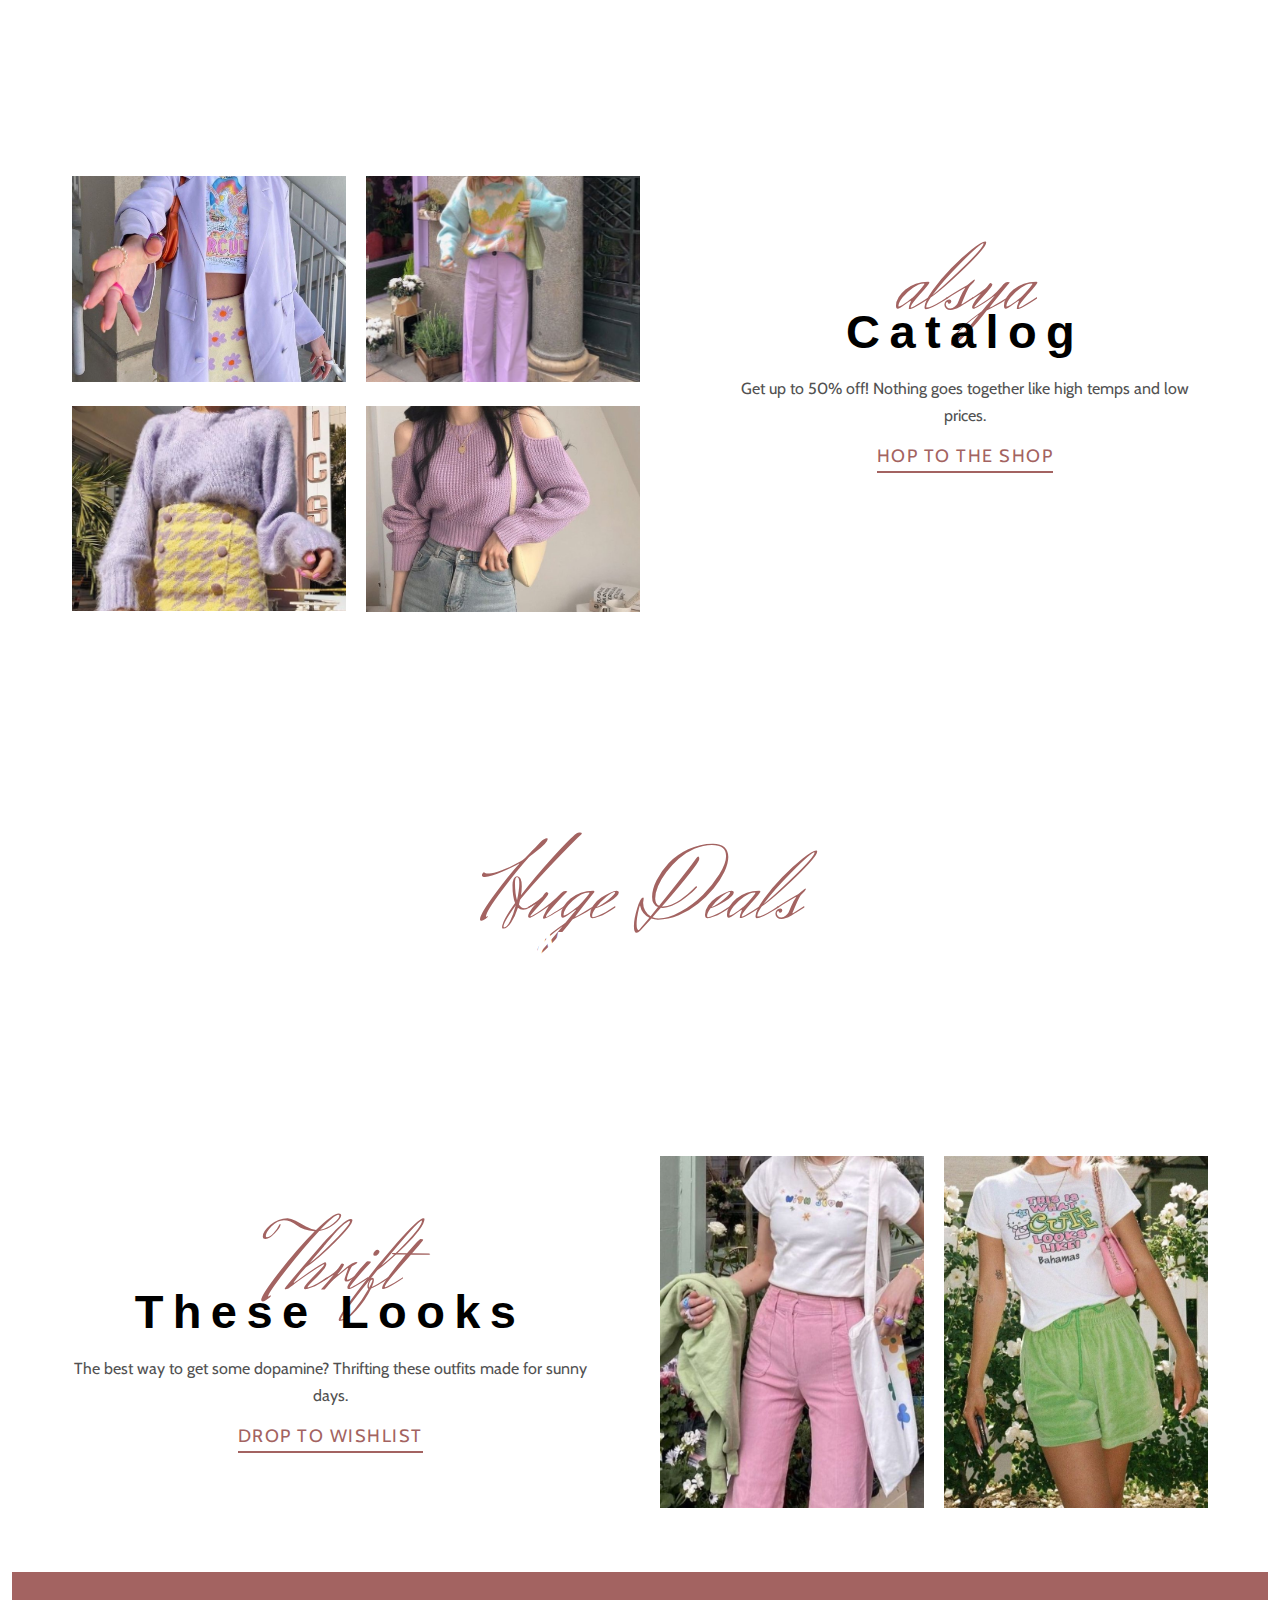
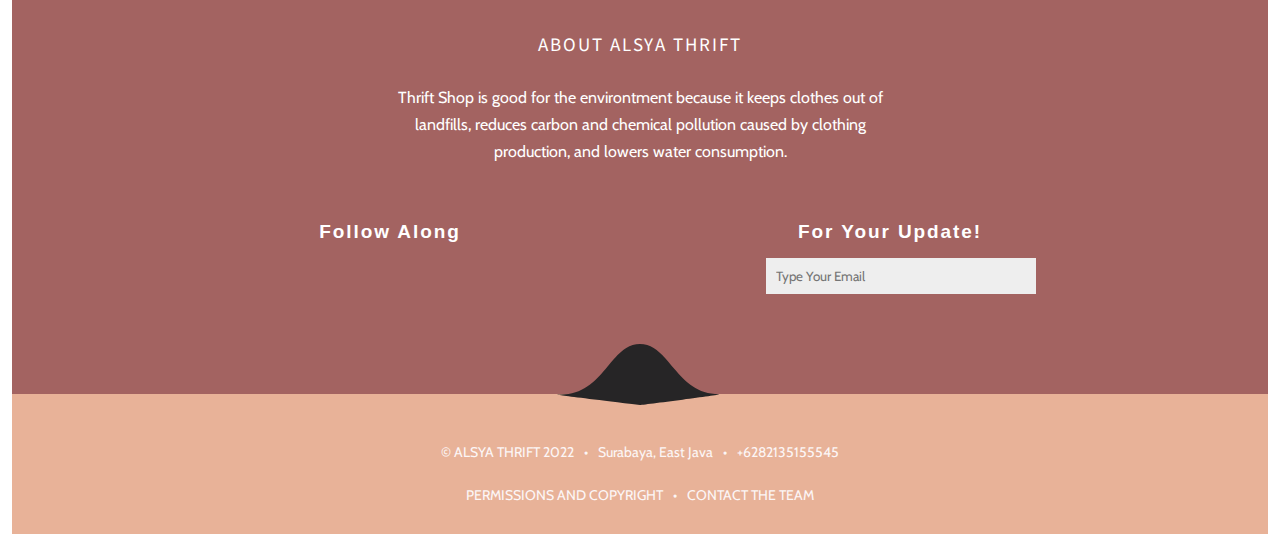
==== commit 4d22c2b8: "Update index.html" ====
--- a/index.html
+++ b/index.html
@@ -183,7 +183,7 @@
       <div class="text">
           <h2>ABOUT ALSYA THRIFT</h2>
           <div><i class="fas fa-asterisk"></i></div>
-          <p>blablabla<3</p>
+          <p>Thrift Shop is good for the environtment because it keeps clothes out of landfills, reduces carbon and chemical pollution caused by clothing production, and lowers water consumption.</p>
       </div>
       <div class="contact-container">
         <div class="social-media">
